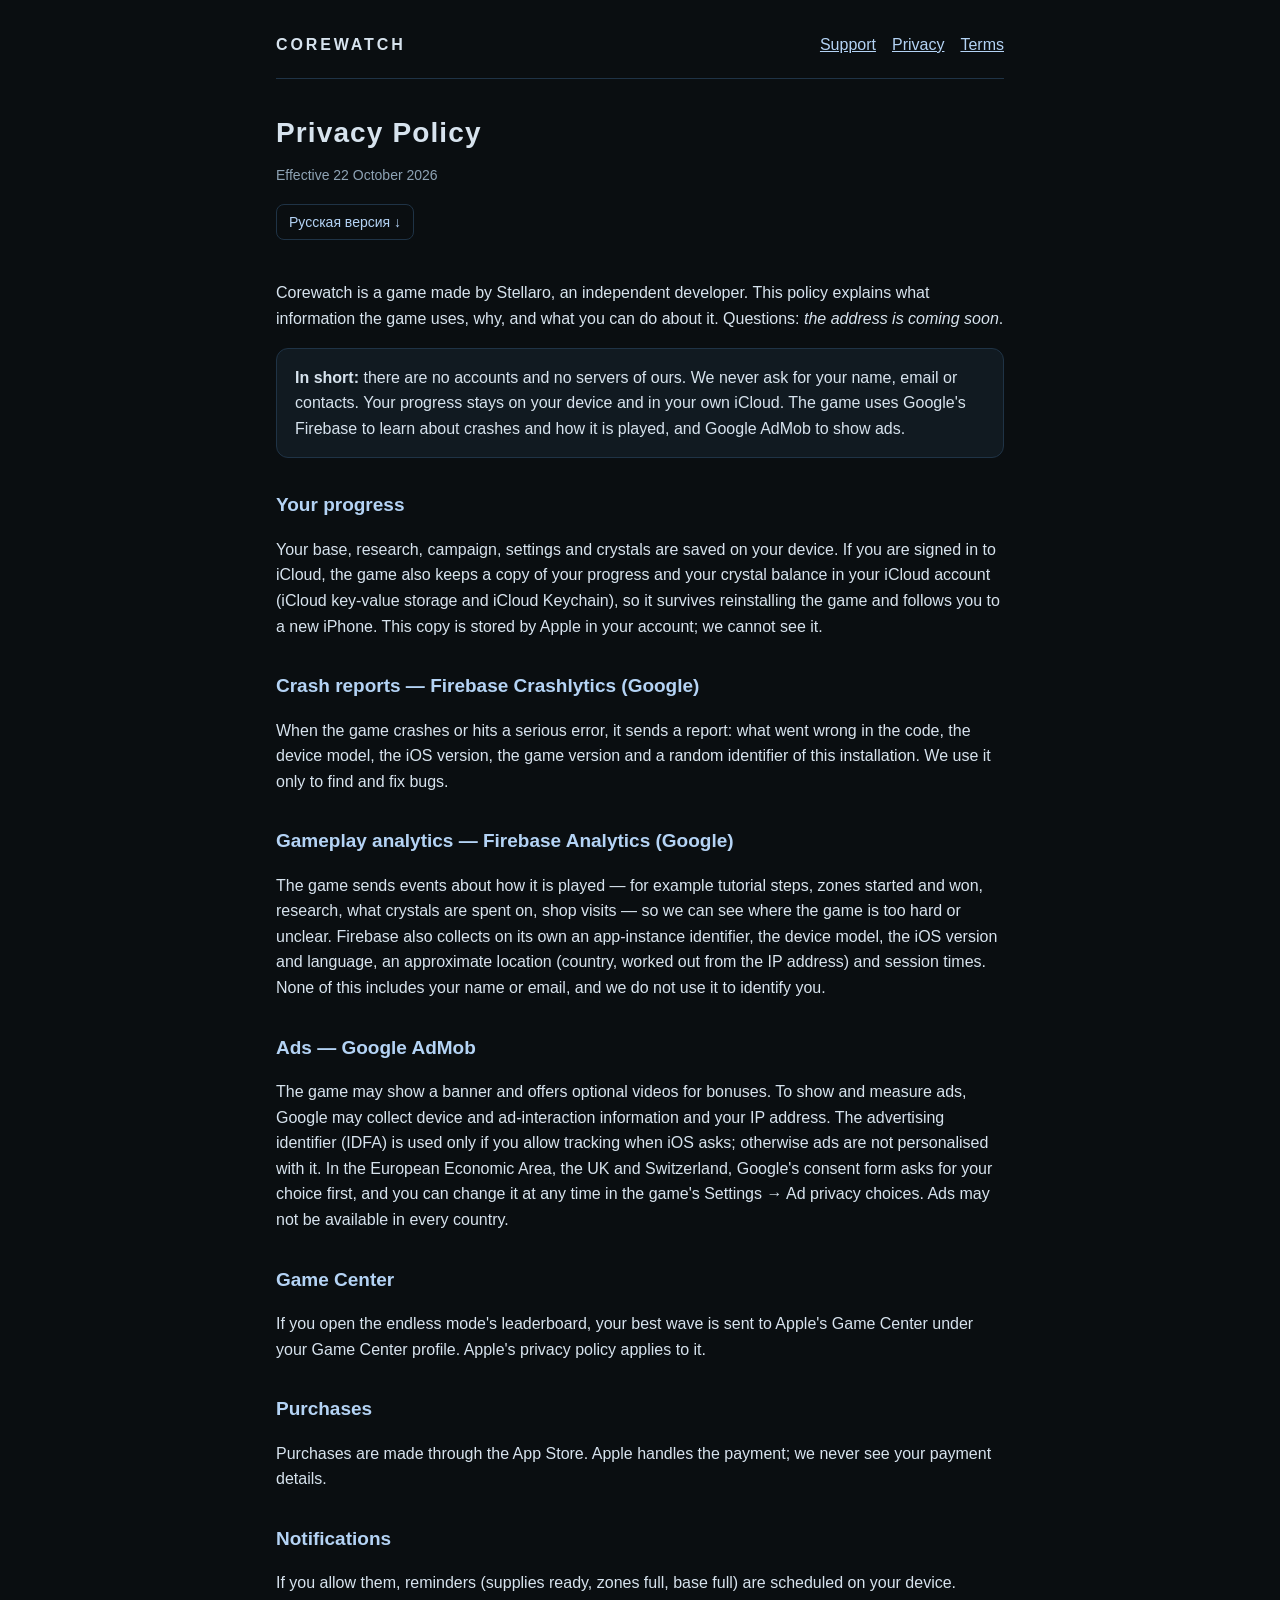
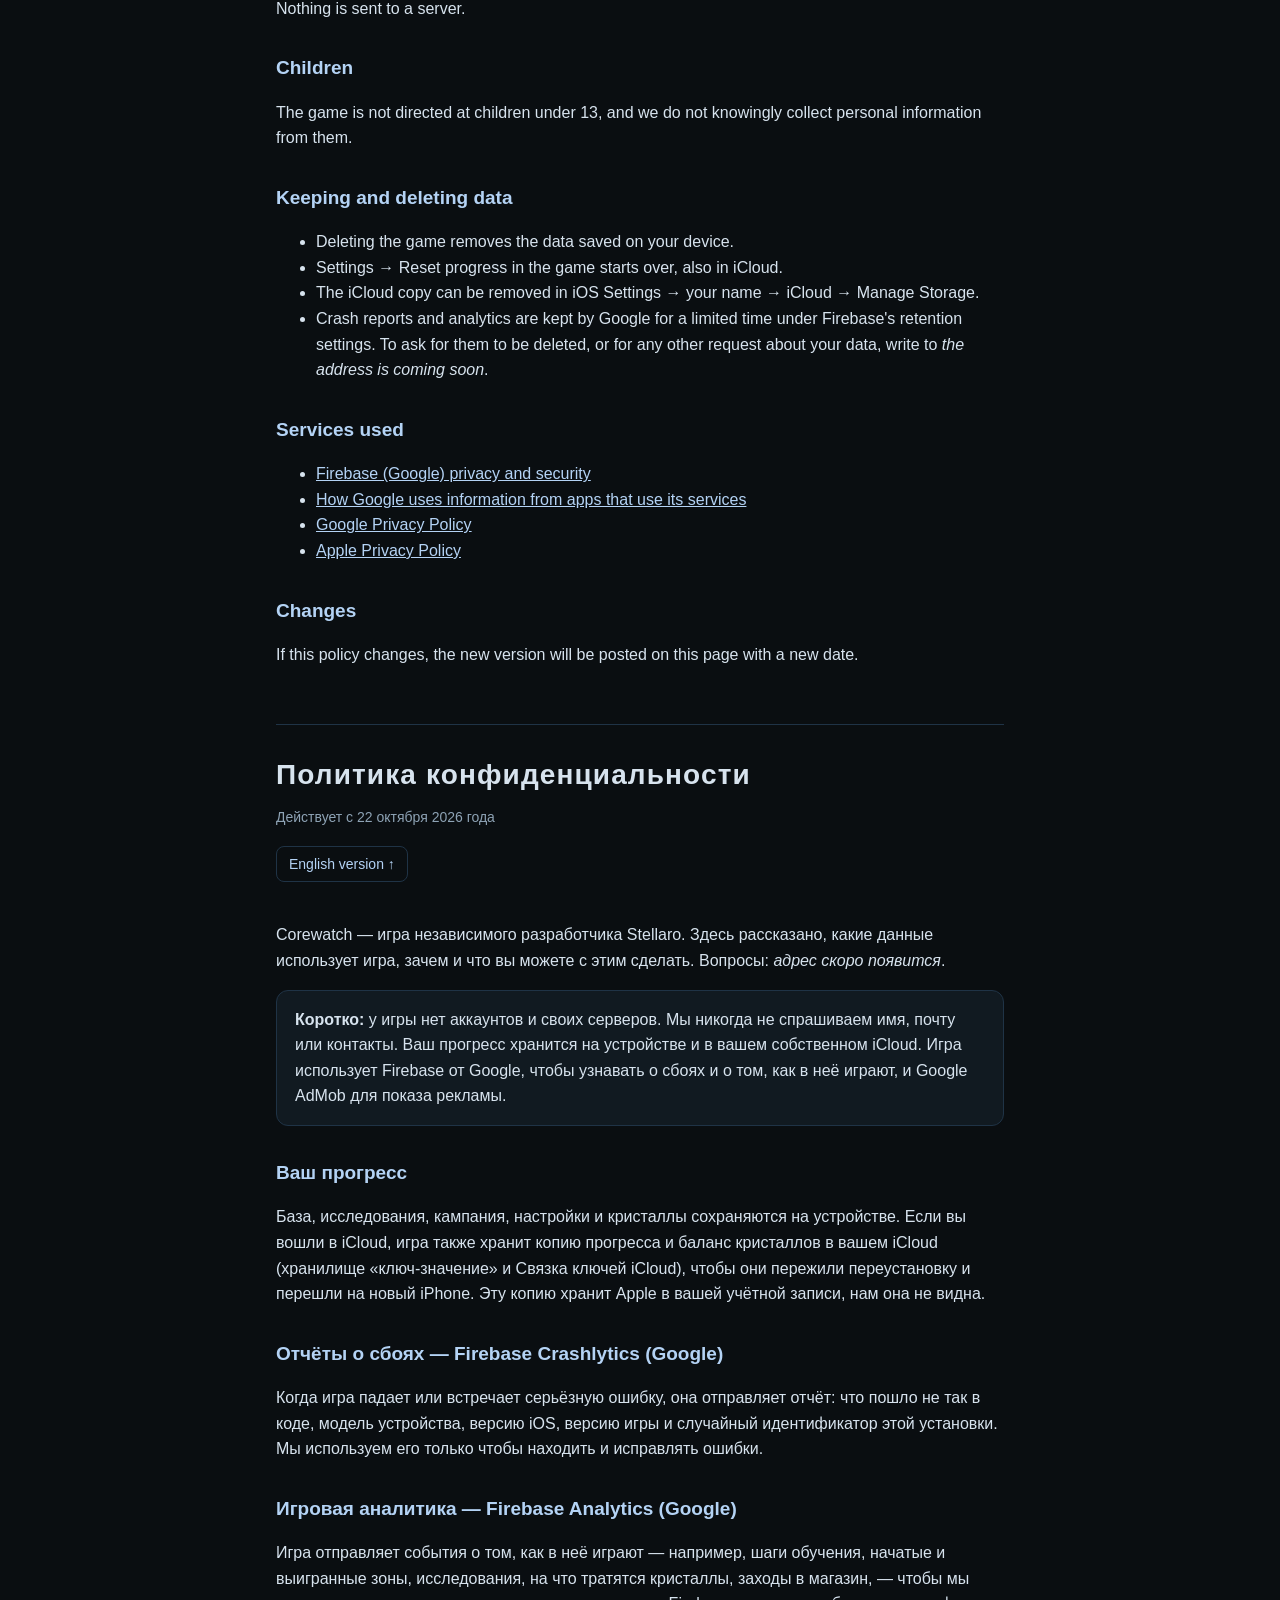
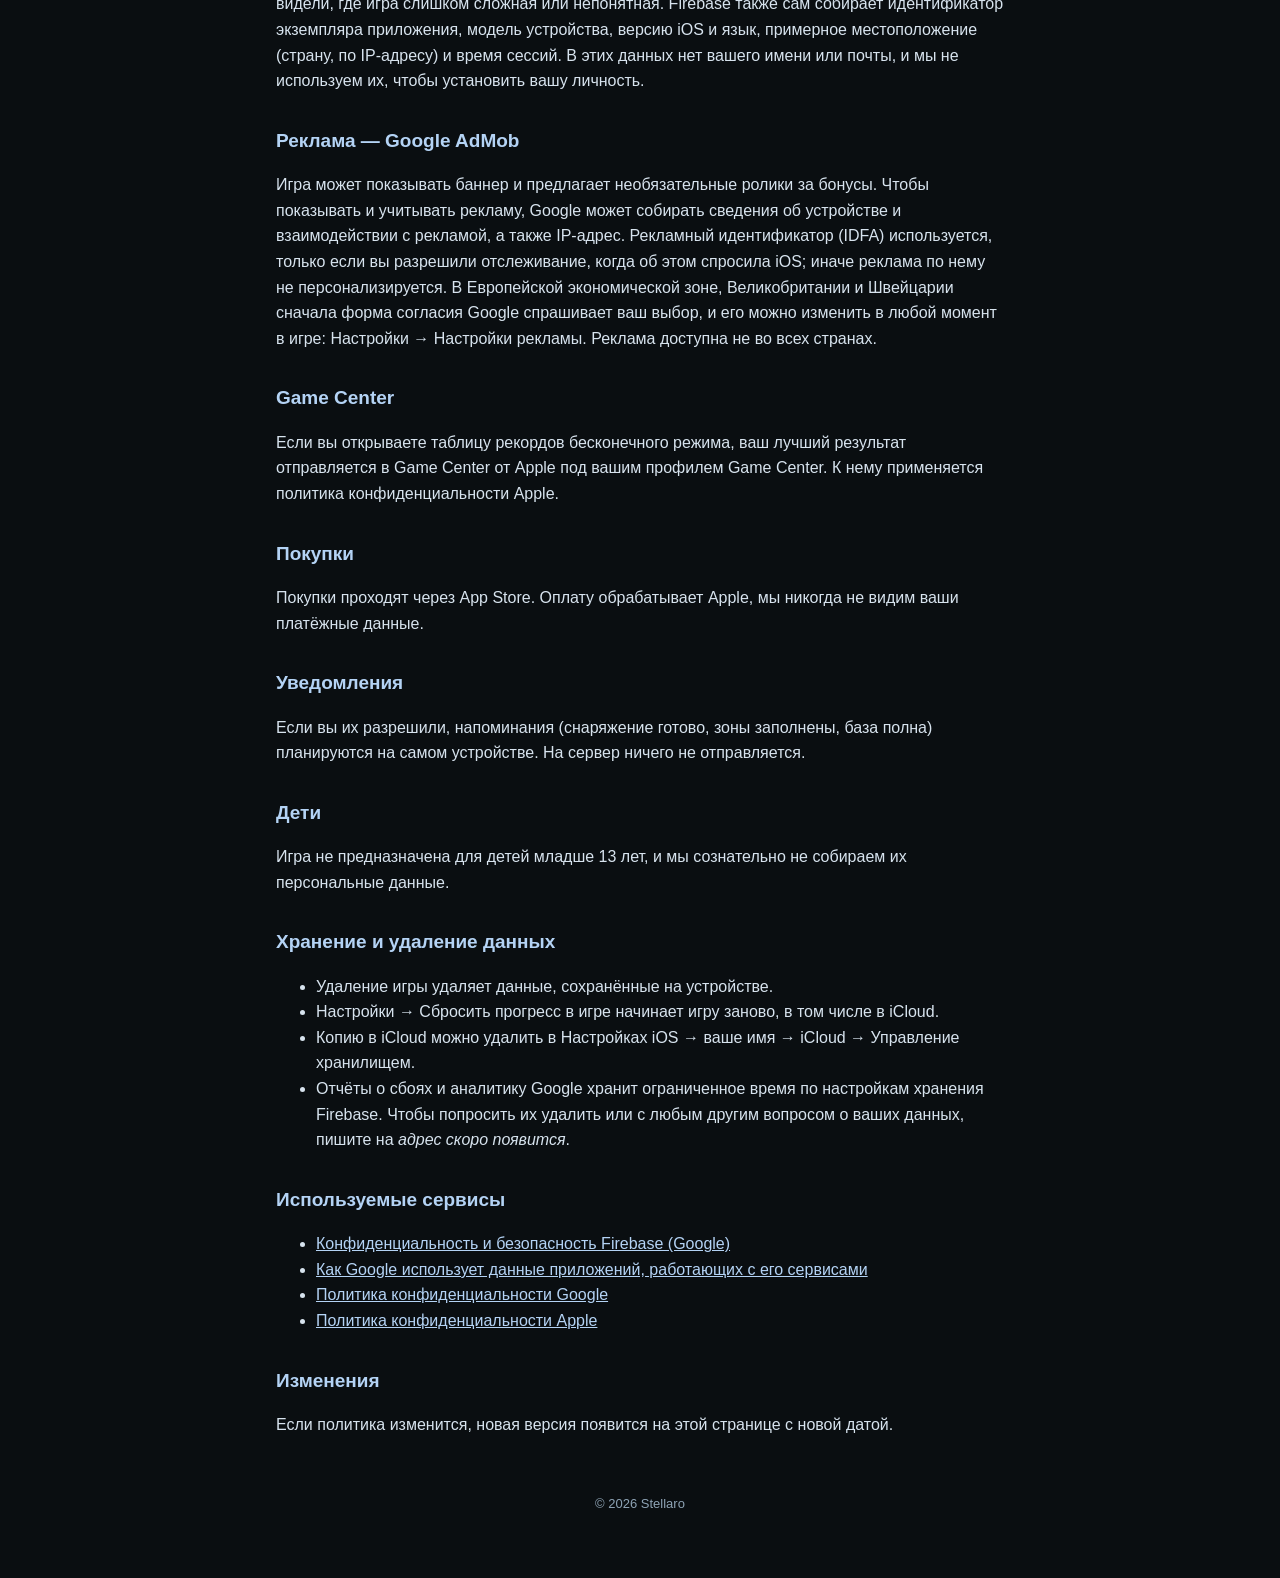
==== privacy.html @ 1881682b "Publish the site from 2f8fa2b" ====
<!doctype html>
<html lang="en">
<head>
<meta charset="utf-8">
<meta name="viewport" content="width=device-width, initial-scale=1">
<title>Corewatch · Privacy Policy</title>
<link rel="stylesheet" href="style.css">
</head>
<body>
<main>
<header class="top">
  <a class="home" href="./">Corewatch</a>
  <nav><a href="support.html">Support</a><a href="privacy.html">Privacy</a><a href="terms.html">Terms</a></nav>
</header>

<section class="part" id="en" lang="en">
<h1>Privacy Policy</h1>
<p class="muted">Effective 22 October 2026</p>
<a class="lang" href="#ru">Русская версия ↓</a>

<p>Corewatch is a game made by Stellaro, an independent developer. This policy explains what information the game uses, why, and what you can do about it. Questions: <em>the address is coming soon</em>.</p>

<div class="card">
<strong>In short:</strong> there are no accounts and no servers of ours. We never ask for your name, email or contacts. Your progress stays on your device and in your own iCloud. The game uses Google's Firebase to learn about crashes and how it is played, and Google AdMob to show ads.
</div>

<h2>Your progress</h2>
<p>Your base, research, campaign, settings and crystals are saved on your device. If you are signed in to iCloud, the game also keeps a copy of your progress and your crystal balance in your iCloud account (iCloud key-value storage and iCloud Keychain), so it survives reinstalling the game and follows you to a new iPhone. This copy is stored by Apple in your account; we cannot see it.</p>

<h2>Crash reports — Firebase Crashlytics (Google)</h2>
<p>When the game crashes or hits a serious error, it sends a report: what went wrong in the code, the device model, the iOS version, the game version and a random identifier of this installation. We use it only to find and fix bugs.</p>

<h2>Gameplay analytics — Firebase Analytics (Google)</h2>
<p>The game sends events about how it is played — for example tutorial steps, zones started and won, research, what crystals are spent on, shop visits — so we can see where the game is too hard or unclear. Firebase also collects on its own an app-instance identifier, the device model, the iOS version and language, an approximate location (country, worked out from the IP address) and session times. None of this includes your name or email, and we do not use it to identify you.</p>

<h2>Ads — Google AdMob</h2>
<p>The game may show a banner and offers optional videos for bonuses. To show and measure ads, Google may collect device and ad-interaction information and your IP address. The advertising identifier (IDFA) is used only if you allow tracking when iOS asks; otherwise ads are not personalised with it. In the European Economic Area, the UK and Switzerland, Google's consent form asks for your choice first, and you can change it at any time in the game's Settings → Ad privacy choices. Ads may not be available in every country.</p>

<h2>Game Center</h2>
<p>If you open the endless mode's leaderboard, your best wave is sent to Apple's Game Center under your Game Center profile. Apple's privacy policy applies to it.</p>

<h2>Purchases</h2>
<p>Purchases are made through the App Store. Apple handles the payment; we never see your payment details.</p>

<h2>Notifications</h2>
<p>If you allow them, reminders (supplies ready, zones full, base full) are scheduled on your device. Nothing is sent to a server.</p>

<h2>Children</h2>
<p>The game is not directed at children under 13, and we do not knowingly collect personal information from them.</p>

<h2>Keeping and deleting data</h2>
<ul>
<li>Deleting the game removes the data saved on your device.</li>
<li>Settings → Reset progress in the game starts over, also in iCloud.</li>
<li>The iCloud copy can be removed in iOS Settings → your name → iCloud → Manage Storage.</li>
<li>Crash reports and analytics are kept by Google for a limited time under Firebase's retention settings. To ask for them to be deleted, or for any other request about your data, write to <em>the address is coming soon</em>.</li>
</ul>

<h2>Services used</h2>
<ul>
<li><a href="https://firebase.google.com/support/privacy">Firebase (Google) privacy and security</a></li>
<li><a href="https://policies.google.com/technologies/partner-sites">How Google uses information from apps that use its services</a></li>
<li><a href="https://policies.google.com/privacy">Google Privacy Policy</a></li>
<li><a href="https://www.apple.com/legal/privacy/">Apple Privacy Policy</a></li>
</ul>

<h2>Changes</h2>
<p>If this policy changes, the new version will be posted on this page with a new date.</p>
</section>

<section class="part" id="ru" lang="ru">
<h1>Политика конфиденциальности</h1>
<p class="muted">Действует с 22 октября 2026 года</p>
<a class="lang" href="#en">English version ↑</a>

<p>Corewatch — игра независимого разработчика Stellaro. Здесь рассказано, какие данные использует игра, зачем и что вы можете с этим сделать. Вопросы: <em>адрес скоро появится</em>.</p>

<div class="card">
<strong>Коротко:</strong> у игры нет аккаунтов и своих серверов. Мы никогда не спрашиваем имя, почту или контакты. Ваш прогресс хранится на устройстве и в вашем собственном iCloud. Игра использует Firebase от Google, чтобы узнавать о сбоях и о том, как в неё играют, и Google AdMob для показа рекламы.
</div>

<h2>Ваш прогресс</h2>
<p>База, исследования, кампания, настройки и кристаллы сохраняются на устройстве. Если вы вошли в iCloud, игра также хранит копию прогресса и баланс кристаллов в вашем iCloud (хранилище «ключ-значение» и Связка ключей iCloud), чтобы они пережили переустановку и перешли на новый iPhone. Эту копию хранит Apple в вашей учётной записи, нам она не видна.</p>

<h2>Отчёты о сбоях — Firebase Crashlytics (Google)</h2>
<p>Когда игра падает или встречает серьёзную ошибку, она отправляет отчёт: что пошло не так в коде, модель устройства, версию iOS, версию игры и случайный идентификатор этой установки. Мы используем его только чтобы находить и исправлять ошибки.</p>

<h2>Игровая аналитика — Firebase Analytics (Google)</h2>
<p>Игра отправляет события о том, как в неё играют — например, шаги обучения, начатые и выигранные зоны, исследования, на что тратятся кристаллы, заходы в магазин, — чтобы мы видели, где игра слишком сложная или непонятная. Firebase также сам собирает идентификатор экземпляра приложения, модель устройства, версию iOS и язык, примерное местоположение (страну, по IP-адресу) и время сессий. В этих данных нет вашего имени или почты, и мы не используем их, чтобы установить вашу личность.</p>

<h2>Реклама — Google AdMob</h2>
<p>Игра может показывать баннер и предлагает необязательные ролики за бонусы. Чтобы показывать и учитывать рекламу, Google может собирать сведения об устройстве и взаимодействии с рекламой, а также IP-адрес. Рекламный идентификатор (IDFA) используется, только если вы разрешили отслеживание, когда об этом спросила iOS; иначе реклама по нему не персонализируется. В Европейской экономической зоне, Великобритании и Швейцарии сначала форма согласия Google спрашивает ваш выбор, и его можно изменить в любой момент в игре: Настройки → Настройки рекламы. Реклама доступна не во всех странах.</p>

<h2>Game Center</h2>
<p>Если вы открываете таблицу рекордов бесконечного режима, ваш лучший результат отправляется в Game Center от Apple под вашим профилем Game Center. К нему применяется политика конфиденциальности Apple.</p>

<h2>Покупки</h2>
<p>Покупки проходят через App Store. Оплату обрабатывает Apple, мы никогда не видим ваши платёжные данные.</p>

<h2>Уведомления</h2>
<p>Если вы их разрешили, напоминания (снаряжение готово, зоны заполнены, база полна) планируются на самом устройстве. На сервер ничего не отправляется.</p>

<h2>Дети</h2>
<p>Игра не предназначена для детей младше 13 лет, и мы сознательно не собираем их персональные данные.</p>

<h2>Хранение и удаление данных</h2>
<ul>
<li>Удаление игры удаляет данные, сохранённые на устройстве.</li>
<li>Настройки → Сбросить прогресс в игре начинает игру заново, в том числе в iCloud.</li>
<li>Копию в iCloud можно удалить в Настройках iOS → ваше имя → iCloud → Управление хранилищем.</li>
<li>Отчёты о сбоях и аналитику Google хранит ограниченное время по настройкам хранения Firebase. Чтобы попросить их удалить или с любым другим вопросом о ваших данных, пишите на <em>адрес скоро появится</em>.</li>
</ul>

<h2>Используемые сервисы</h2>
<ul>
<li><a href="https://firebase.google.com/support/privacy">Конфиденциальность и безопасность Firebase (Google)</a></li>
<li><a href="https://policies.google.com/technologies/partner-sites">Как Google использует данные приложений, работающих с его сервисами</a></li>
<li><a href="https://policies.google.com/privacy">Политика конфиденциальности Google</a></li>
<li><a href="https://www.apple.com/legal/privacy/">Политика конфиденциальности Apple</a></li>
</ul>

<h2>Изменения</h2>
<p>Если политика изменится, новая версия появится на этой странице с новой датой.</p>
</section>

<footer>© 2026 Stellaro</footer>
</main>
</body>
</html>
---- style.css ----
:root {
  --bg: #0a0e11;
  --panel: #111a21;
  --rim: #1f3346;
  --text: #d7e3ee;
  --muted: #8ea3b5;
  --accent: #4c8dd6;
  --bright: #b4d3f5;
}

* { box-sizing: border-box; }

html { -webkit-text-size-adjust: 100%; }

body {
  margin: 0;
  background: var(--bg);
  color: var(--text);
  font: 16px/1.6 -apple-system, BlinkMacSystemFont, "Segoe UI", Roboto, Helvetica, Arial, sans-serif;
}

main {
  max-width: 760px;
  margin: 0 auto;
  padding: 32px 16px 64px;
}

header.top {
  display: flex;
  align-items: center;
  gap: 12px;
  flex-wrap: wrap;
  padding-bottom: 20px;
  margin-bottom: 28px;
  border-bottom: 1px solid var(--rim);
}

header.top a.home {
  color: var(--text);
  text-decoration: none;
  font-weight: 700;
  letter-spacing: 0.18em;
  text-transform: uppercase;
}

header.top nav { margin-left: auto; display: flex; gap: 16px; flex-wrap: wrap; }

a { color: var(--bright); }
a:hover { color: #fff; }

h1 {
  font-size: 28px;
  line-height: 1.25;
  letter-spacing: 0.04em;
  margin: 0 0 8px;
}

h2 {
  font-size: 19px;
  margin: 32px 0 8px;
  color: var(--bright);
}

p, li { color: var(--text); }

.muted { color: var(--muted); font-size: 14px; }

.lang {
  display: inline-block;
  margin: 4px 0 24px;
  padding: 6px 12px;
  border: 1px solid var(--rim);
  border-radius: 8px;
  text-decoration: none;
  font-size: 14px;
}

section.part {
  padding-top: 8px;
}

section.part + section.part {
  margin-top: 56px;
  padding-top: 32px;
  border-top: 1px solid var(--rim);
}

.card {
  background: var(--panel);
  border: 1px solid var(--rim);
  border-radius: 12px;
  padding: 16px 18px;
  margin: 16px 0;
}

.hero {
  text-align: center;
  padding: 24px 0 8px;
}

.hero img {
  width: 120px;
  height: 120px;
  border-radius: 27px;
  box-shadow: 0 0 40px rgba(76, 141, 214, 0.35);
}

.hero h1 { font-size: 34px; letter-spacing: 0.12em; text-transform: uppercase; margin-top: 20px; }

.links { display: flex; justify-content: center; gap: 12px; flex-wrap: wrap; margin-top: 20px; }

.links a {
  padding: 10px 16px;
  border: 1px solid var(--accent);
  border-radius: 10px;
  text-decoration: none;
}

footer {
  margin-top: 56px;
  color: var(--muted);
  font-size: 13px;
  text-align: center;
}
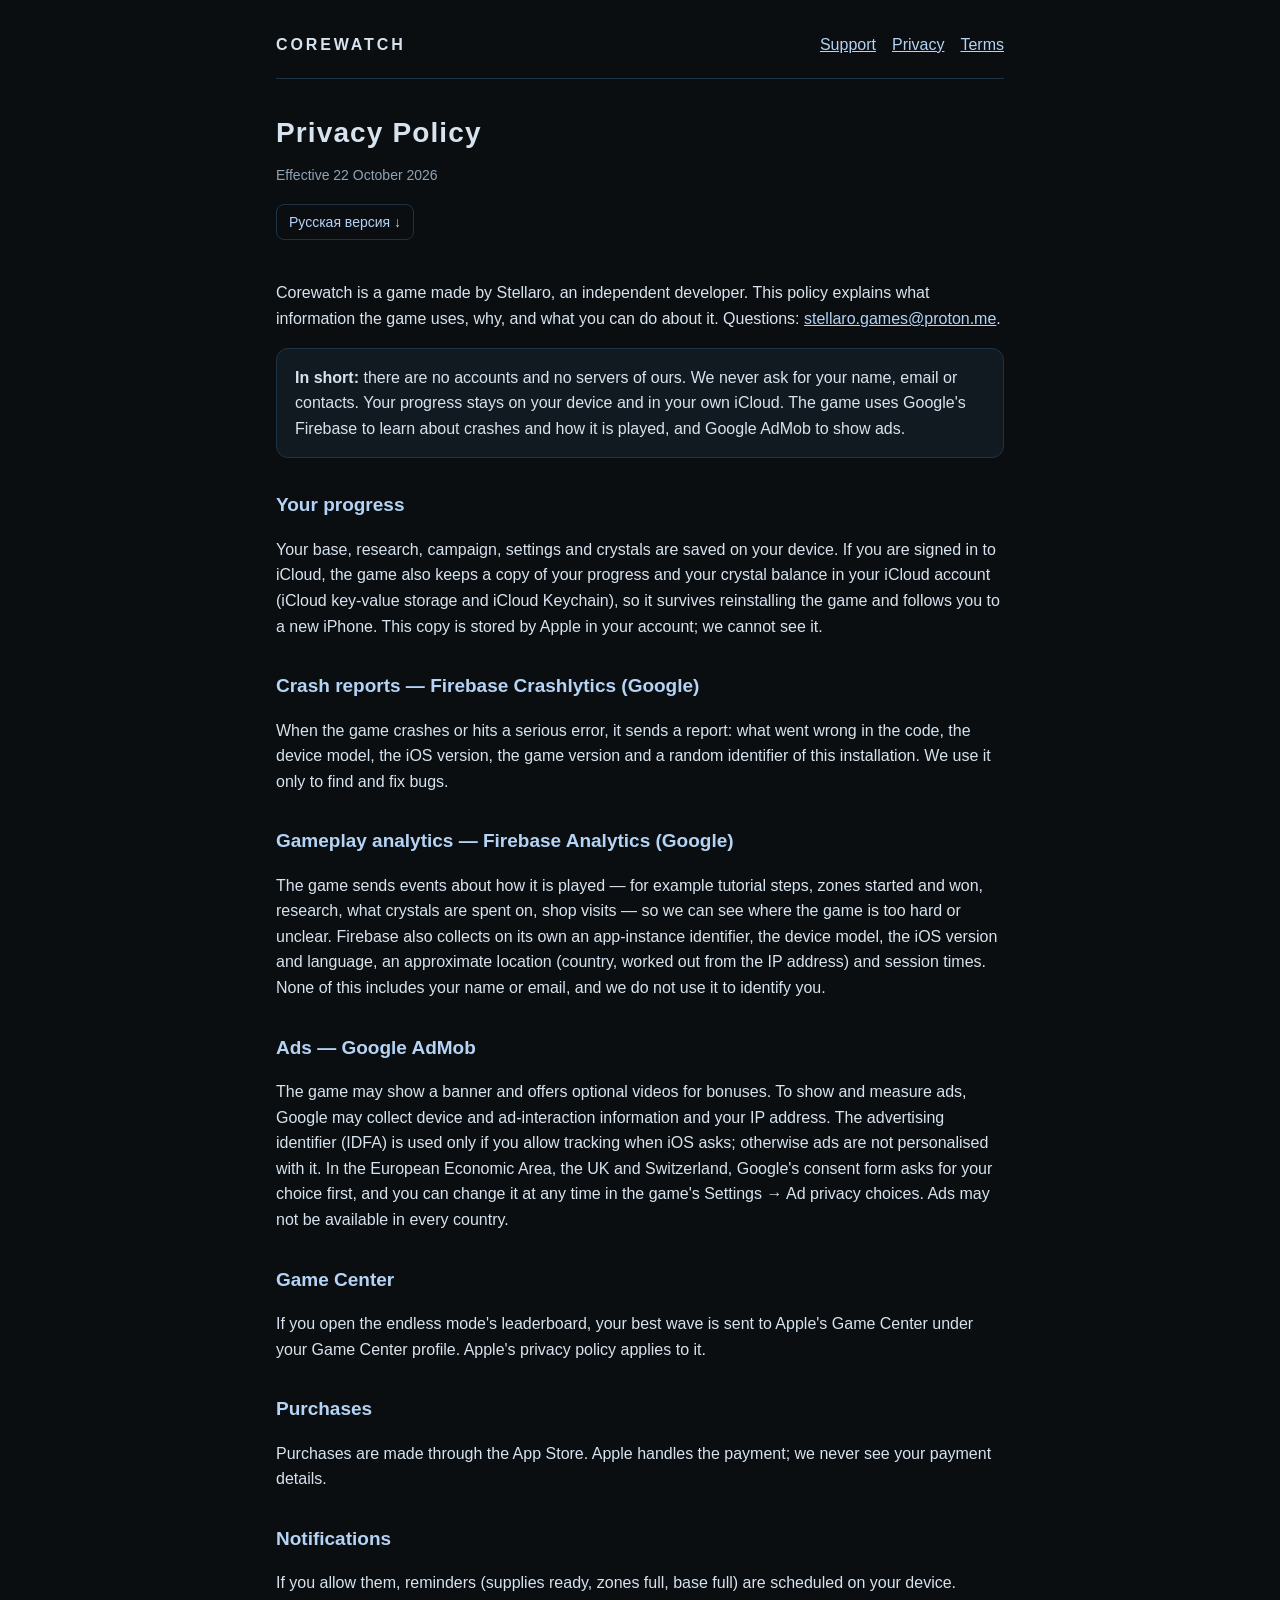
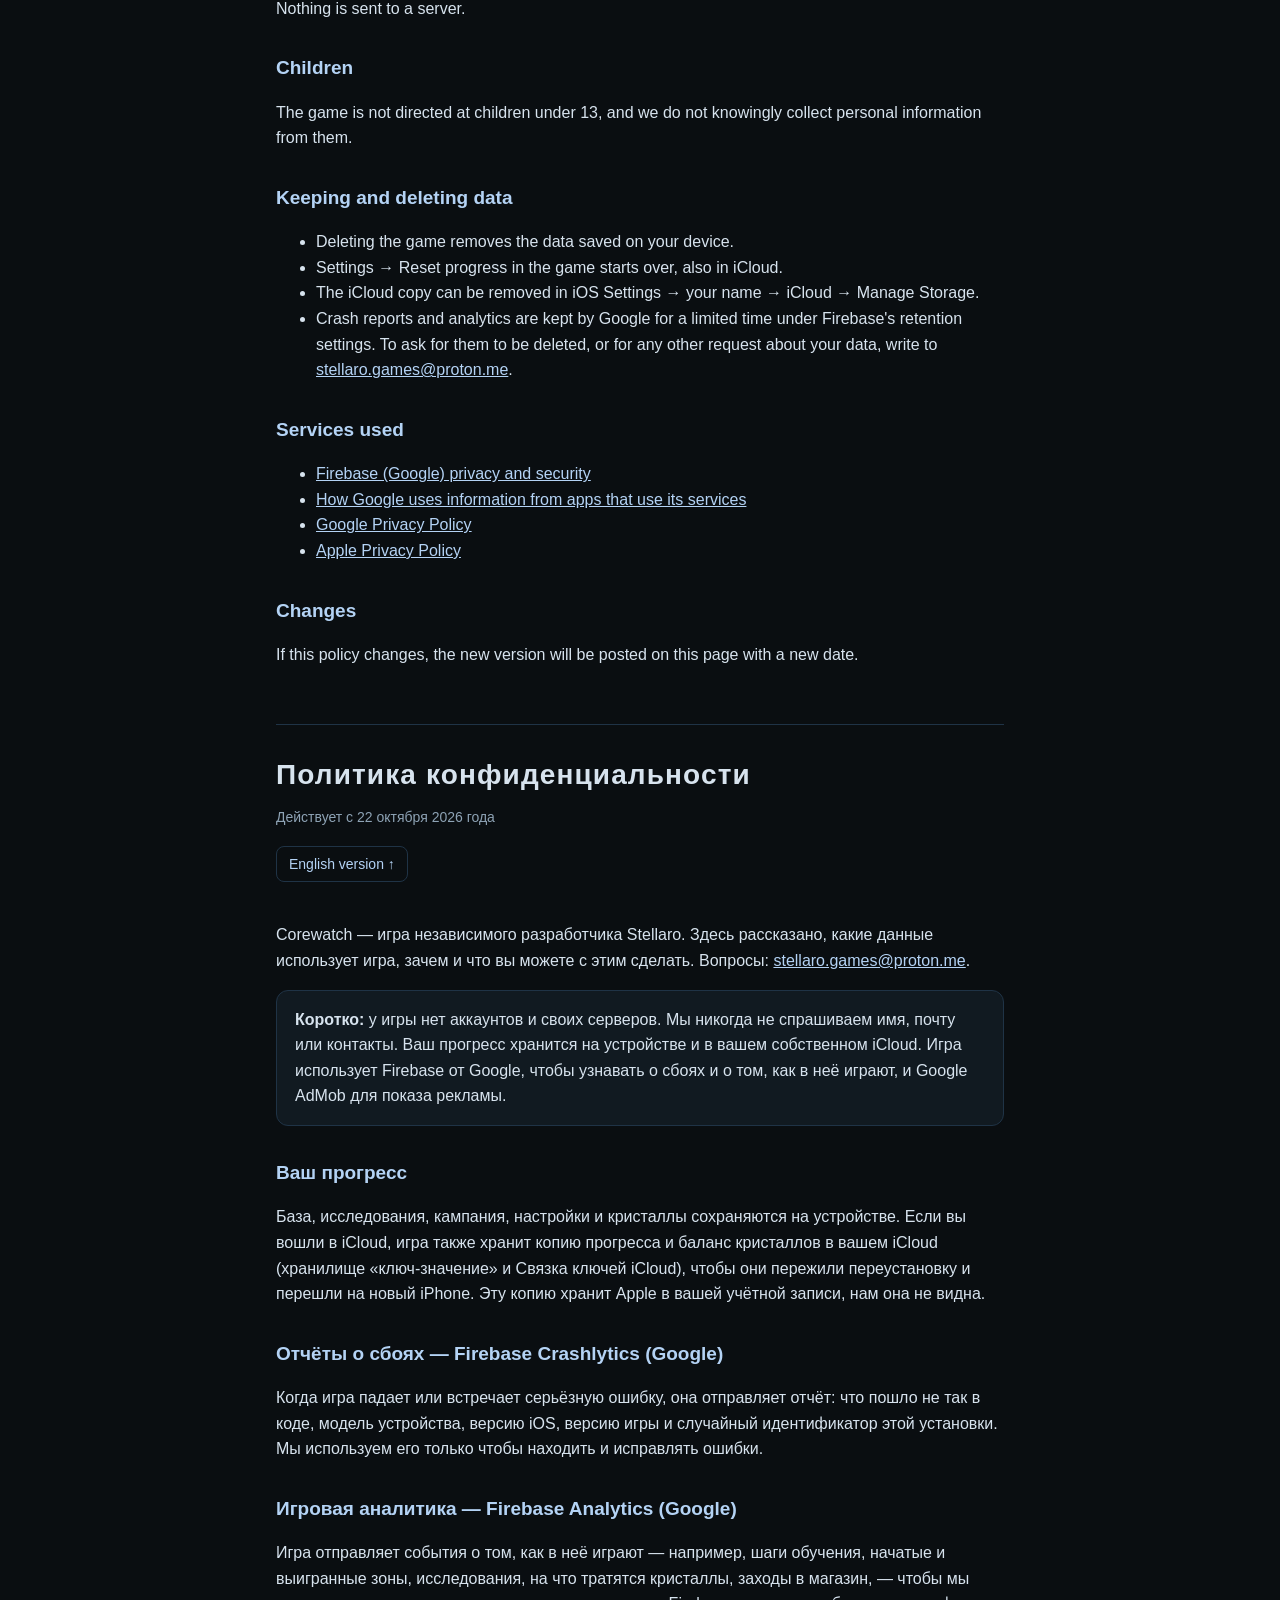
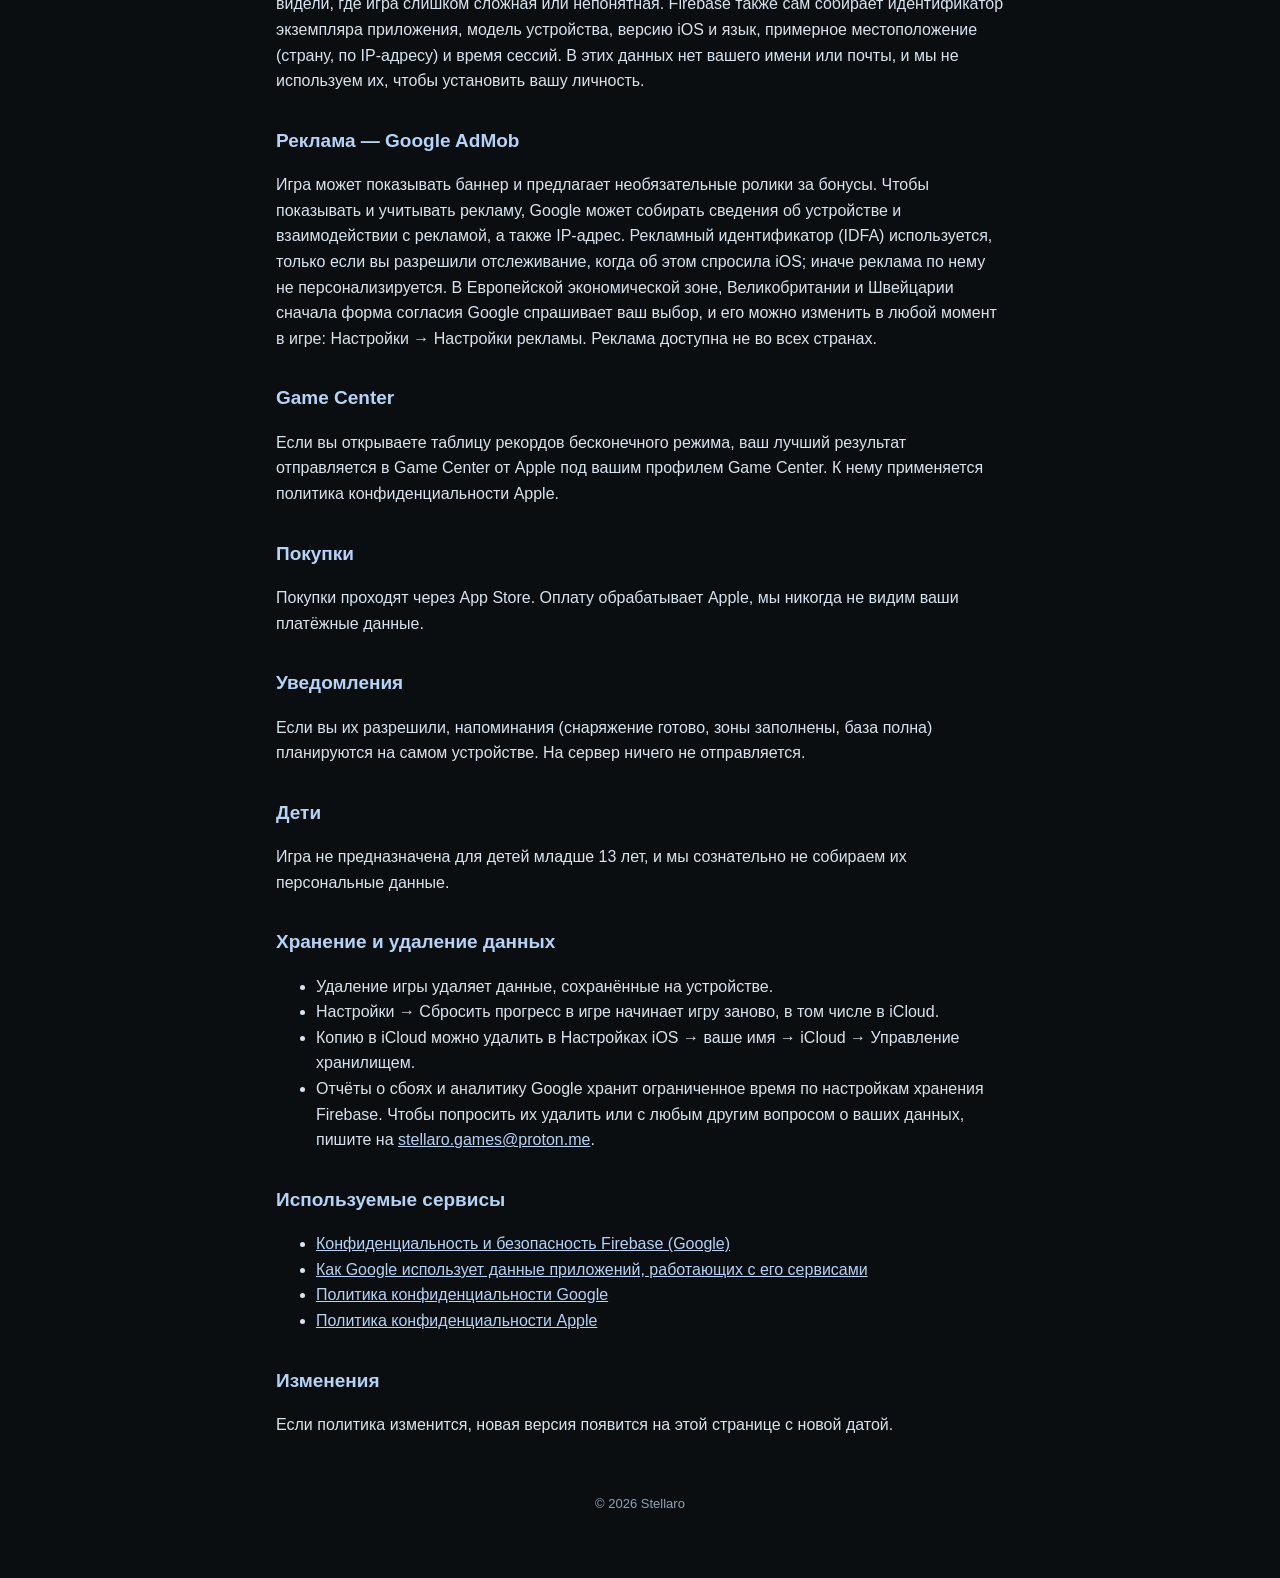
==== commit e5cf03ba: "Publish the site from 599888d" ====
--- a/privacy.html
+++ b/privacy.html
@@ -18,7 +18,7 @@
 <p class="muted">Effective 22 October 2026</p>
 <a class="lang" href="#ru">Русская версия ↓</a>
 
-<p>Corewatch is a game made by Stellaro, an independent developer. This policy explains what information the game uses, why, and what you can do about it. Questions: <em>the address is coming soon</em>.</p>
+<p>Corewatch is a game made by Stellaro, an independent developer. This policy explains what information the game uses, why, and what you can do about it. Questions: <a href="mailto:stellaro.games@proton.me">stellaro.games@proton.me</a>.</p>
 
 <div class="card">
 <strong>In short:</strong> there are no accounts and no servers of ours. We never ask for your name, email or contacts. Your progress stays on your device and in your own iCloud. The game uses Google's Firebase to learn about crashes and how it is played, and Google AdMob to show ads.
@@ -53,7 +53,7 @@
 <li>Deleting the game removes the data saved on your device.</li>
 <li>Settings → Reset progress in the game starts over, also in iCloud.</li>
 <li>The iCloud copy can be removed in iOS Settings → your name → iCloud → Manage Storage.</li>
-<li>Crash reports and analytics are kept by Google for a limited time under Firebase's retention settings. To ask for them to be deleted, or for any other request about your data, write to <em>the address is coming soon</em>.</li>
+<li>Crash reports and analytics are kept by Google for a limited time under Firebase's retention settings. To ask for them to be deleted, or for any other request about your data, write to <a href="mailto:stellaro.games@proton.me">stellaro.games@proton.me</a>.</li>
 </ul>
 
 <h2>Services used</h2>
@@ -73,7 +73,7 @@
 <p class="muted">Действует с 22 октября 2026 года</p>
 <a class="lang" href="#en">English version ↑</a>
 
-<p>Corewatch — игра независимого разработчика Stellaro. Здесь рассказано, какие данные использует игра, зачем и что вы можете с этим сделать. Вопросы: <em>адрес скоро появится</em>.</p>
+<p>Corewatch — игра независимого разработчика Stellaro. Здесь рассказано, какие данные использует игра, зачем и что вы можете с этим сделать. Вопросы: <a href="mailto:stellaro.games@proton.me">stellaro.games@proton.me</a>.</p>
 
 <div class="card">
 <strong>Коротко:</strong> у игры нет аккаунтов и своих серверов. Мы никогда не спрашиваем имя, почту или контакты. Ваш прогресс хранится на устройстве и в вашем собственном iCloud. Игра использует Firebase от Google, чтобы узнавать о сбоях и о том, как в неё играют, и Google AdMob для показа рекламы.
@@ -108,7 +108,7 @@
 <li>Удаление игры удаляет данные, сохранённые на устройстве.</li>
 <li>Настройки → Сбросить прогресс в игре начинает игру заново, в том числе в iCloud.</li>
 <li>Копию в iCloud можно удалить в Настройках iOS → ваше имя → iCloud → Управление хранилищем.</li>
-<li>Отчёты о сбоях и аналитику Google хранит ограниченное время по настройкам хранения Firebase. Чтобы попросить их удалить или с любым другим вопросом о ваших данных, пишите на <em>адрес скоро появится</em>.</li>
+<li>Отчёты о сбоях и аналитику Google хранит ограниченное время по настройкам хранения Firebase. Чтобы попросить их удалить или с любым другим вопросом о ваших данных, пишите на <a href="mailto:stellaro.games@proton.me">stellaro.games@proton.me</a>.</li>
 </ul>
 
 <h2>Используемые сервисы</h2>
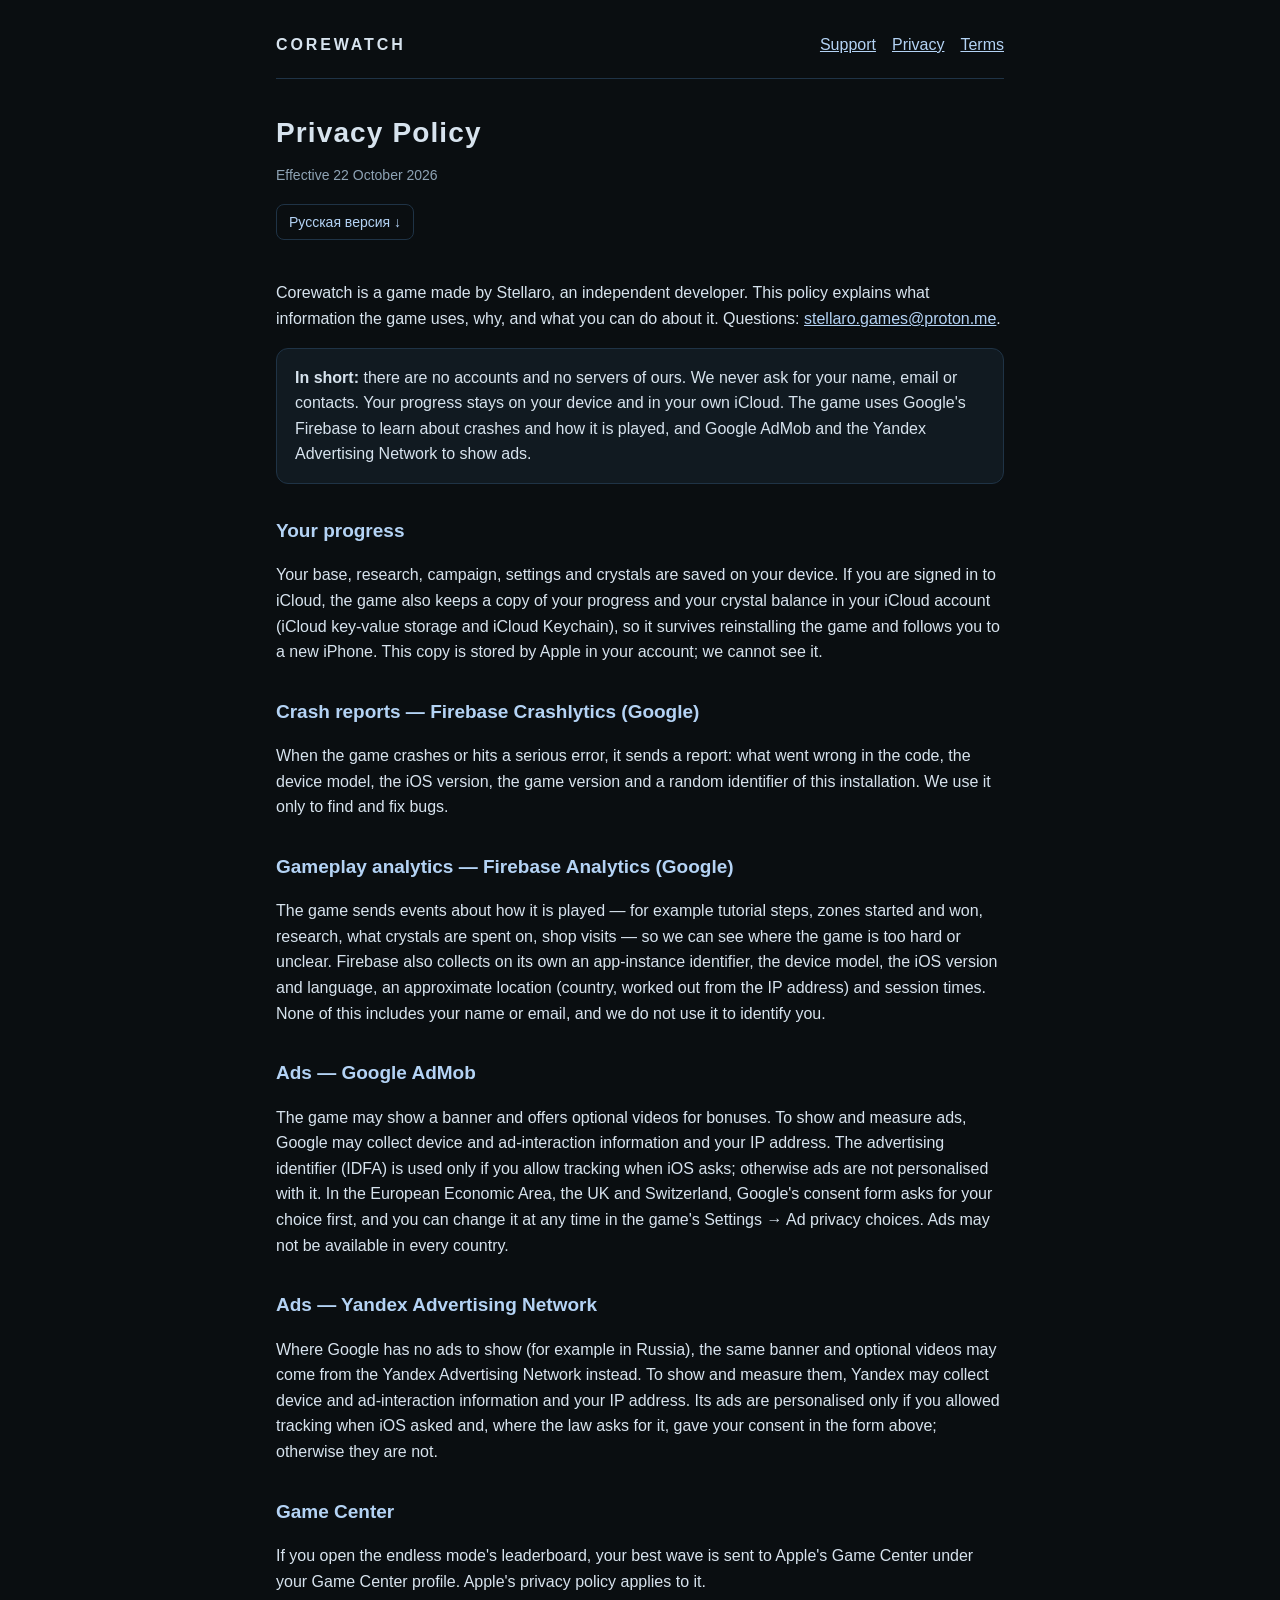
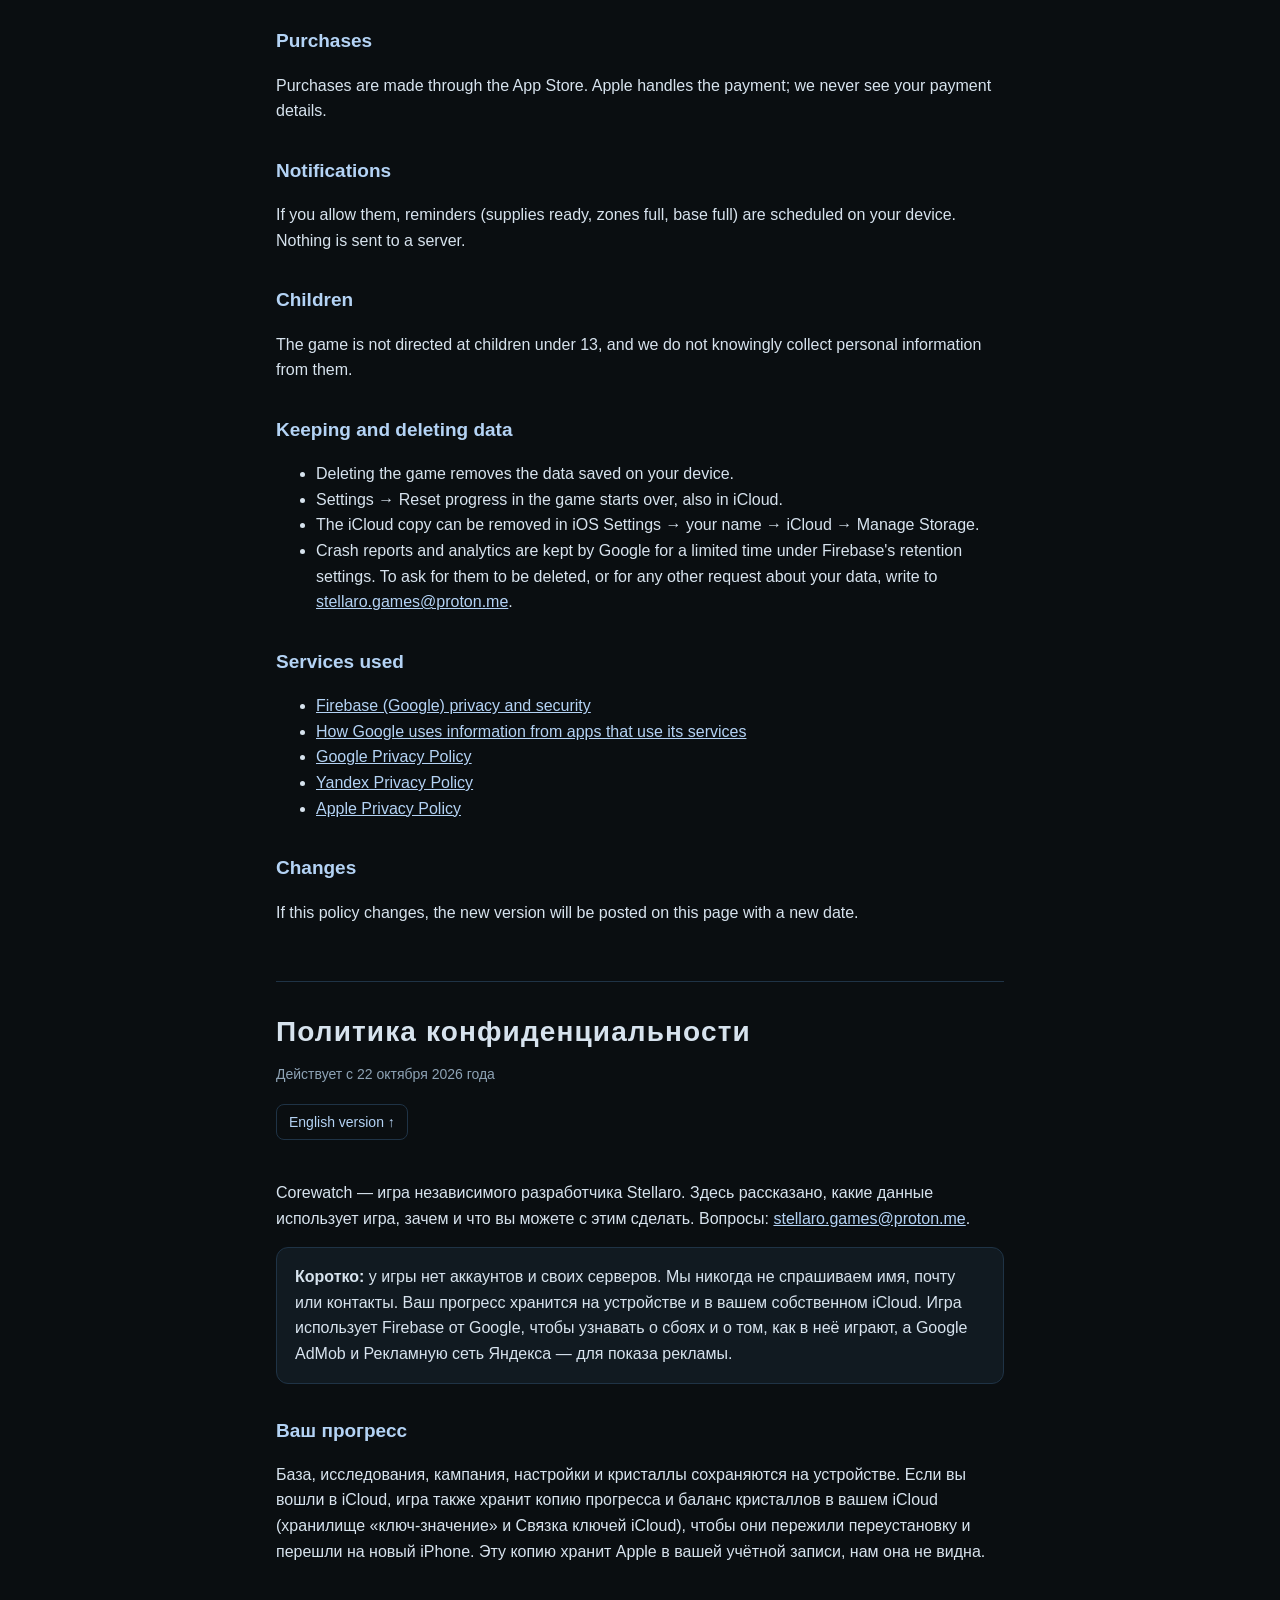
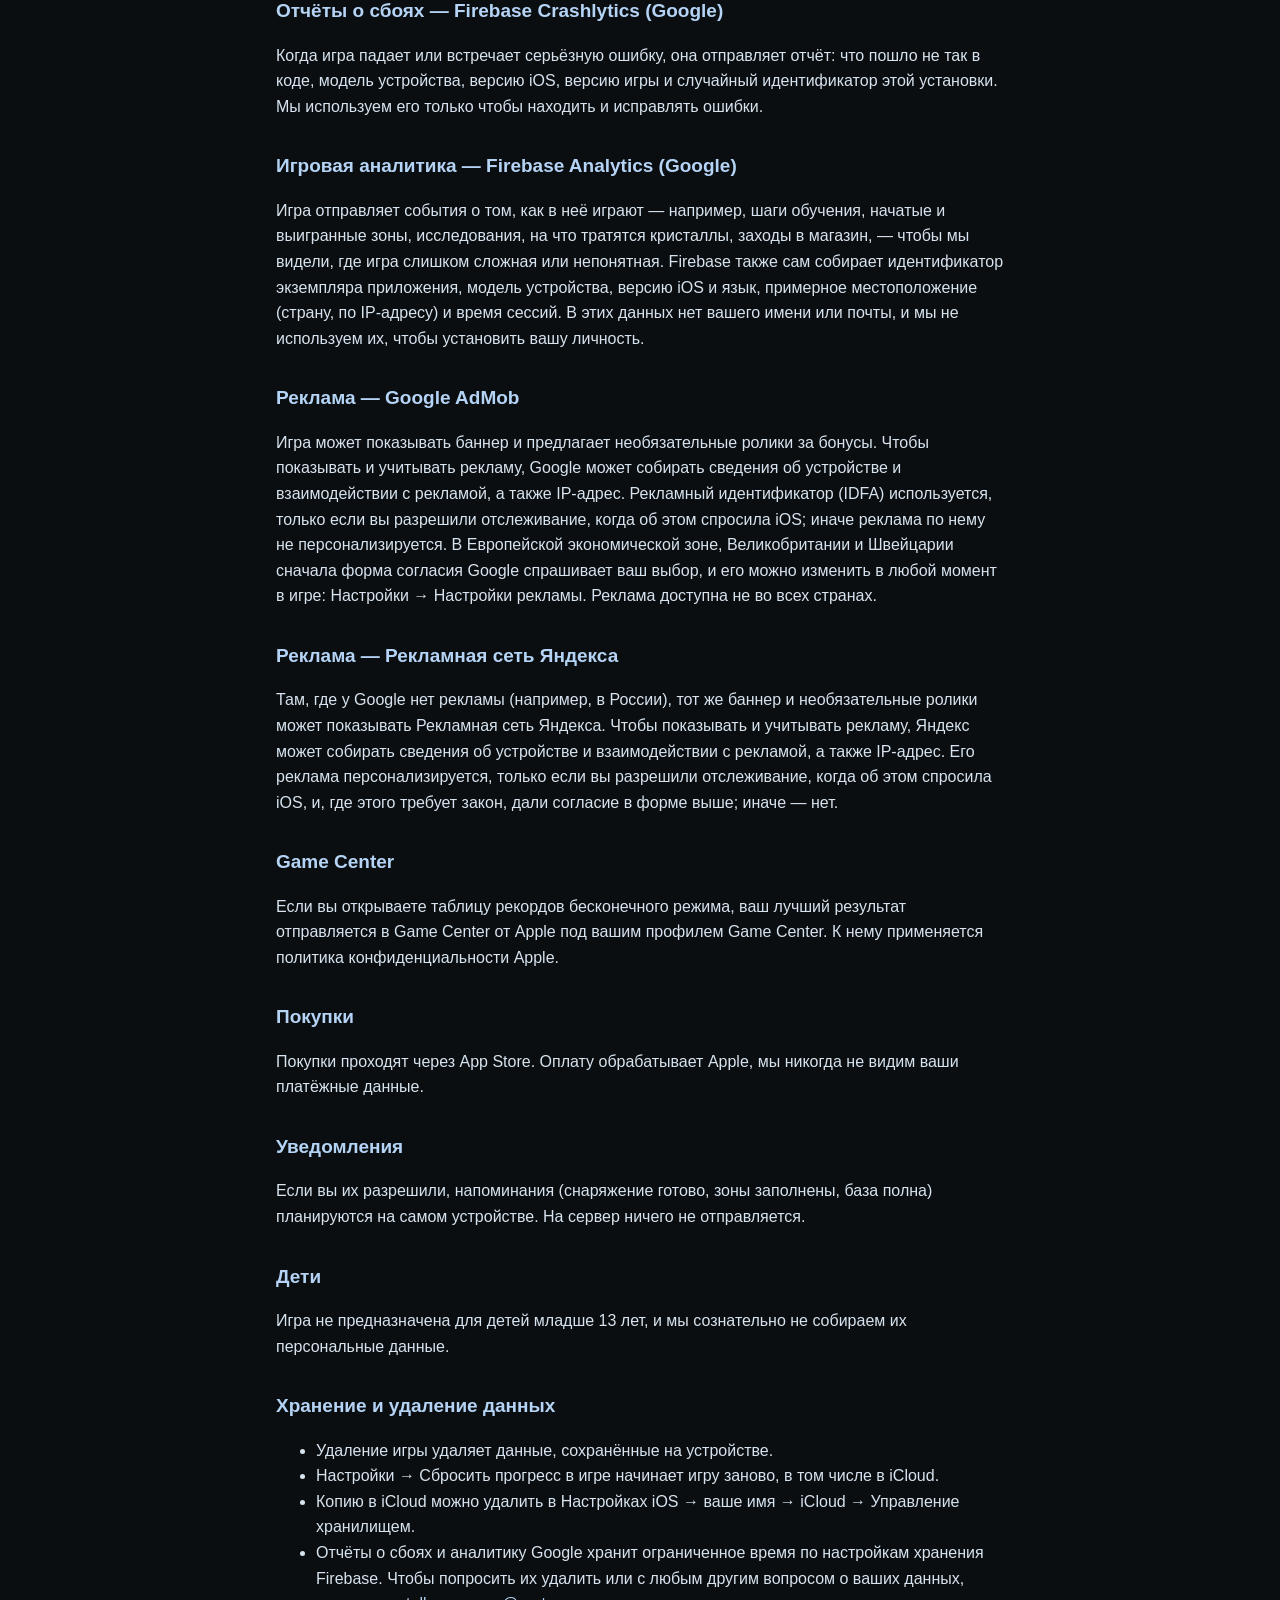
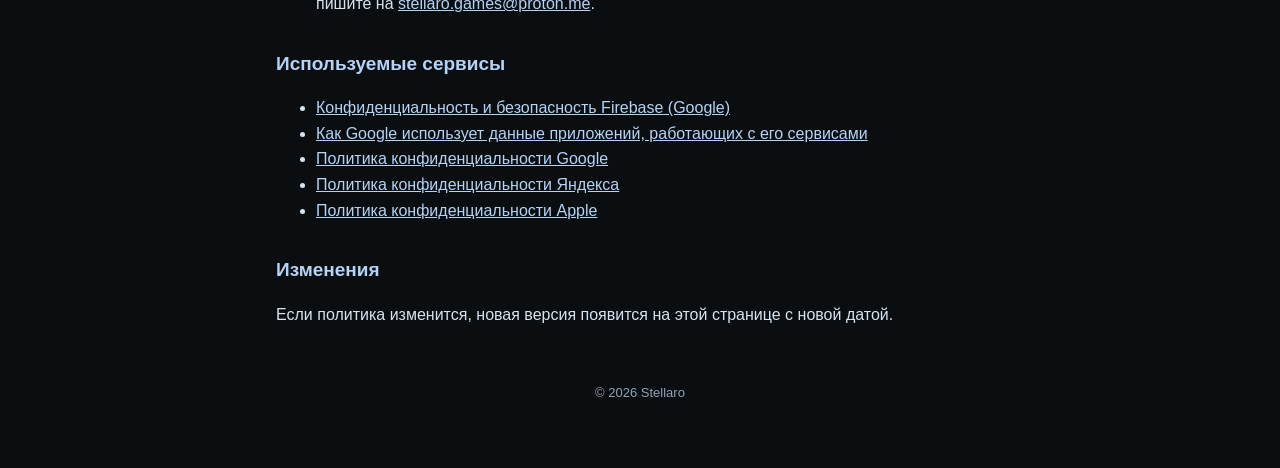
==== commit be479722: "Publish the site from 3441ca1" ====
--- a/privacy.html
+++ b/privacy.html
@@ -21,7 +21,7 @@
 <p>Corewatch is a game made by Stellaro, an independent developer. This policy explains what information the game uses, why, and what you can do about it. Questions: <a href="mailto:stellaro.games@proton.me">stellaro.games@proton.me</a>.</p>
 
 <div class="card">
-<strong>In short:</strong> there are no accounts and no servers of ours. We never ask for your name, email or contacts. Your progress stays on your device and in your own iCloud. The game uses Google's Firebase to learn about crashes and how it is played, and Google AdMob to show ads.
+<strong>In short:</strong> there are no accounts and no servers of ours. We never ask for your name, email or contacts. Your progress stays on your device and in your own iCloud. The game uses Google's Firebase to learn about crashes and how it is played, and Google AdMob and the Yandex Advertising Network to show ads.
 </div>
 
 <h2>Your progress</h2>
@@ -35,6 +35,8 @@
 
 <h2>Ads — Google AdMob</h2>
 <p>The game may show a banner and offers optional videos for bonuses. To show and measure ads, Google may collect device and ad-interaction information and your IP address. The advertising identifier (IDFA) is used only if you allow tracking when iOS asks; otherwise ads are not personalised with it. In the European Economic Area, the UK and Switzerland, Google's consent form asks for your choice first, and you can change it at any time in the game's Settings → Ad privacy choices. Ads may not be available in every country.</p>
+<h2>Ads — Yandex Advertising Network</h2>
+<p>Where Google has no ads to show (for example in Russia), the same banner and optional videos may come from the Yandex Advertising Network instead. To show and measure them, Yandex may collect device and ad-interaction information and your IP address. Its ads are personalised only if you allowed tracking when iOS asked and, where the law asks for it, gave your consent in the form above; otherwise they are not.</p>
 
 <h2>Game Center</h2>
 <p>If you open the endless mode's leaderboard, your best wave is sent to Apple's Game Center under your Game Center profile. Apple's privacy policy applies to it.</p>
@@ -61,6 +63,7 @@
 <li><a href="https://firebase.google.com/support/privacy">Firebase (Google) privacy and security</a></li>
 <li><a href="https://policies.google.com/technologies/partner-sites">How Google uses information from apps that use its services</a></li>
 <li><a href="https://policies.google.com/privacy">Google Privacy Policy</a></li>
+<li><a href="https://yandex.com/legal/confidential/">Yandex Privacy Policy</a></li>
 <li><a href="https://www.apple.com/legal/privacy/">Apple Privacy Policy</a></li>
 </ul>
 
@@ -76,7 +79,7 @@
 <p>Corewatch — игра независимого разработчика Stellaro. Здесь рассказано, какие данные использует игра, зачем и что вы можете с этим сделать. Вопросы: <a href="mailto:stellaro.games@proton.me">stellaro.games@proton.me</a>.</p>
 
 <div class="card">
-<strong>Коротко:</strong> у игры нет аккаунтов и своих серверов. Мы никогда не спрашиваем имя, почту или контакты. Ваш прогресс хранится на устройстве и в вашем собственном iCloud. Игра использует Firebase от Google, чтобы узнавать о сбоях и о том, как в неё играют, и Google AdMob для показа рекламы.
+<strong>Коротко:</strong> у игры нет аккаунтов и своих серверов. Мы никогда не спрашиваем имя, почту или контакты. Ваш прогресс хранится на устройстве и в вашем собственном iCloud. Игра использует Firebase от Google, чтобы узнавать о сбоях и о том, как в неё играют, а Google AdMob и Рекламную сеть Яндекса — для показа рекламы.
 </div>
 
 <h2>Ваш прогресс</h2>
@@ -90,6 +93,8 @@
 
 <h2>Реклама — Google AdMob</h2>
 <p>Игра может показывать баннер и предлагает необязательные ролики за бонусы. Чтобы показывать и учитывать рекламу, Google может собирать сведения об устройстве и взаимодействии с рекламой, а также IP-адрес. Рекламный идентификатор (IDFA) используется, только если вы разрешили отслеживание, когда об этом спросила iOS; иначе реклама по нему не персонализируется. В Европейской экономической зоне, Великобритании и Швейцарии сначала форма согласия Google спрашивает ваш выбор, и его можно изменить в любой момент в игре: Настройки → Настройки рекламы. Реклама доступна не во всех странах.</p>
+<h2>Реклама — Рекламная сеть Яндекса</h2>
+<p>Там, где у Google нет рекламы (например, в России), тот же баннер и необязательные ролики может показывать Рекламная сеть Яндекса. Чтобы показывать и учитывать рекламу, Яндекс может собирать сведения об устройстве и взаимодействии с рекламой, а также IP-адрес. Его реклама персонализируется, только если вы разрешили отслеживание, когда об этом спросила iOS, и, где этого требует закон, дали согласие в форме выше; иначе — нет.</p>
 
 <h2>Game Center</h2>
 <p>Если вы открываете таблицу рекордов бесконечного режима, ваш лучший результат отправляется в Game Center от Apple под вашим профилем Game Center. К нему применяется политика конфиденциальности Apple.</p>
@@ -116,6 +121,7 @@
 <li><a href="https://firebase.google.com/support/privacy">Конфиденциальность и безопасность Firebase (Google)</a></li>
 <li><a href="https://policies.google.com/technologies/partner-sites">Как Google использует данные приложений, работающих с его сервисами</a></li>
 <li><a href="https://policies.google.com/privacy">Политика конфиденциальности Google</a></li>
+<li><a href="https://yandex.ru/legal/confidential/">Политика конфиденциальности Яндекса</a></li>
 <li><a href="https://www.apple.com/legal/privacy/">Политика конфиденциальности Apple</a></li>
 </ul>
 
